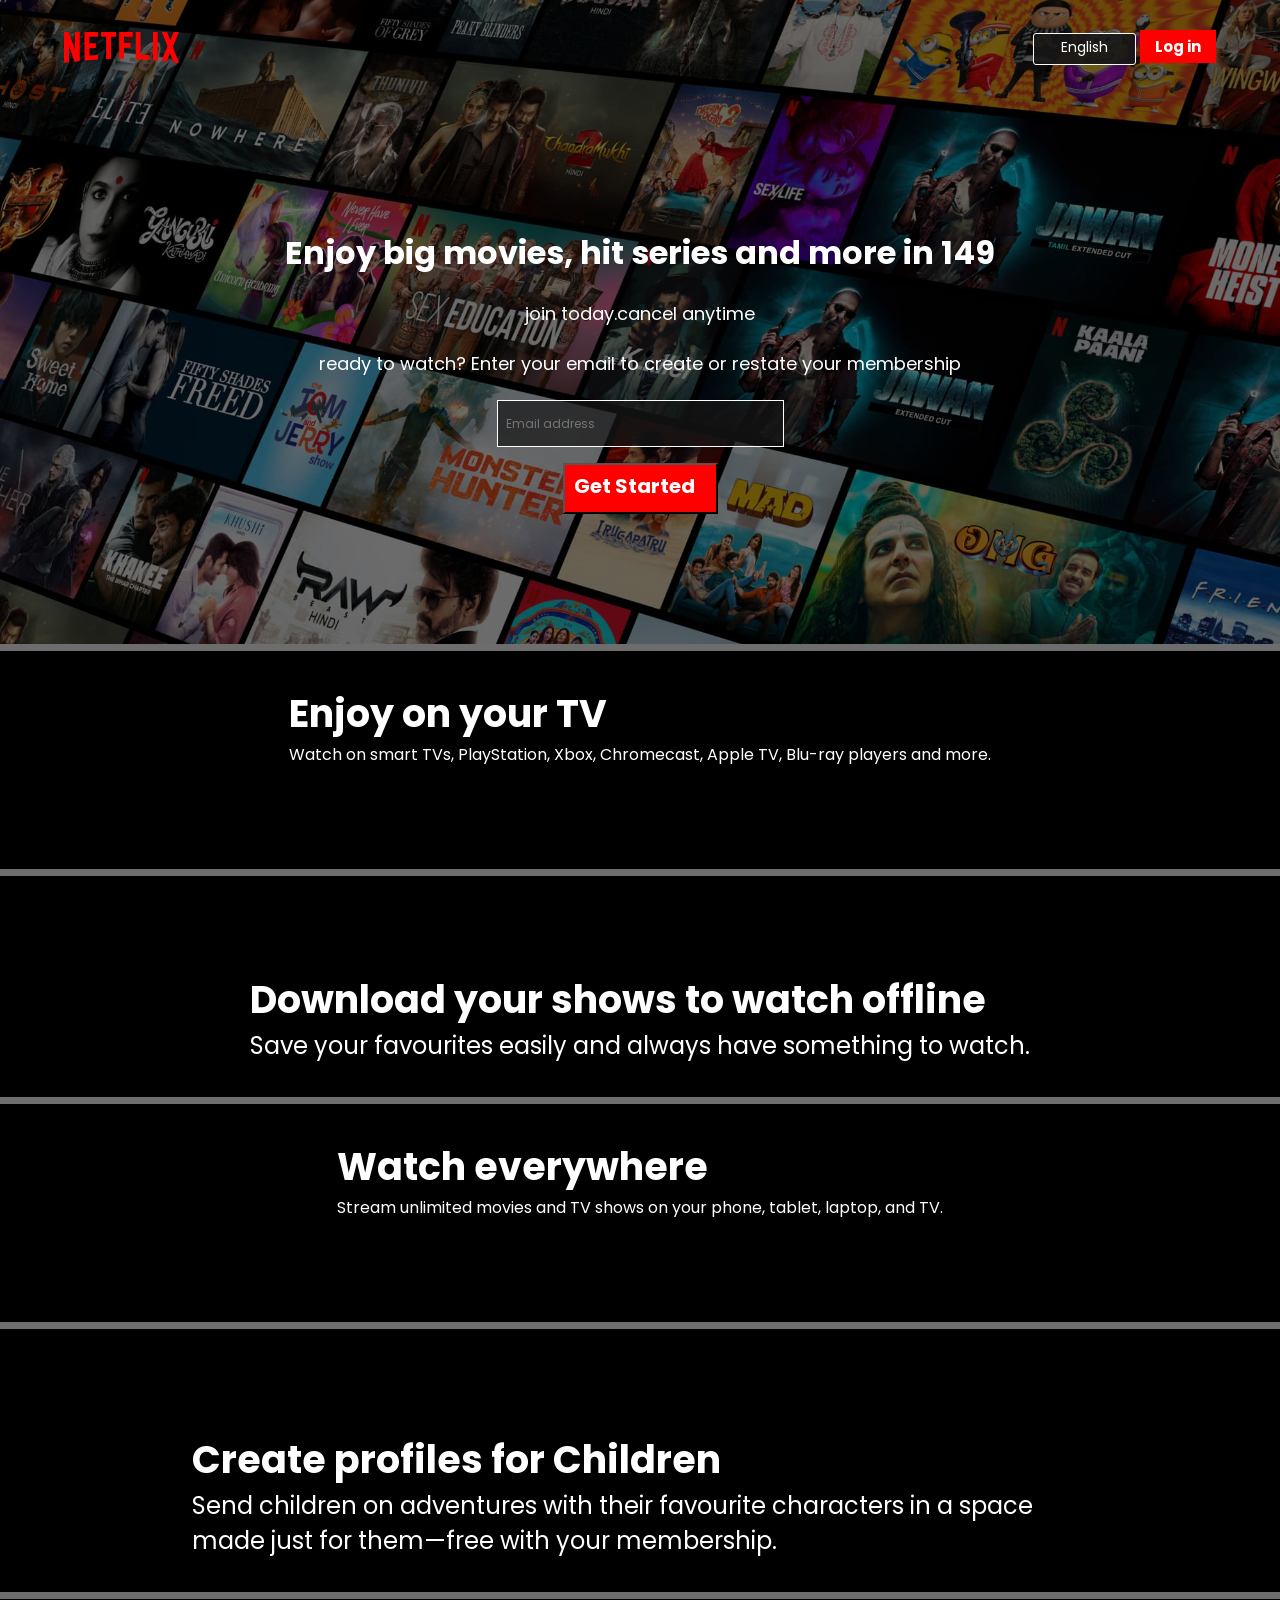
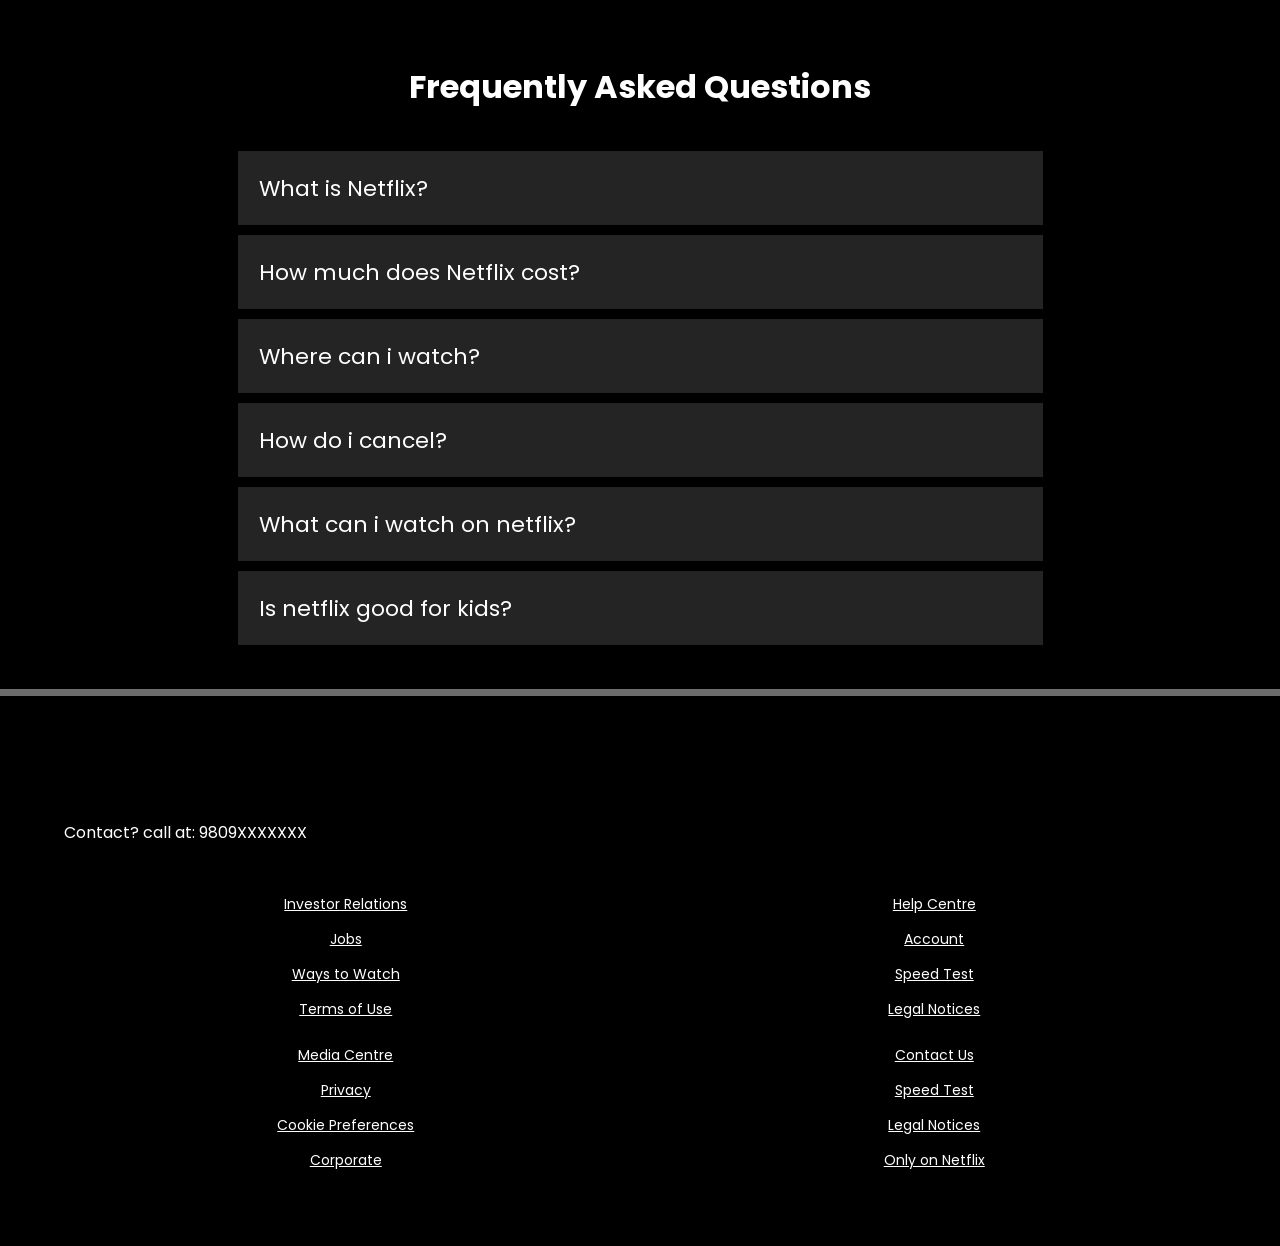
==== index.html @ 9f68b3fb "Replace netflix_demo.html with index.html; add .vscode/settings.json" ====
<!DOCTYPE html>
<html lang="en">

<head>
    <meta charset="UTF-8">
    <meta name="viewport" content="width=device-width, initial-scale=1.0">
    <title>Netflix India – Watch TV Shows Online, Watch Movies Online</title>
    <link rel="stylesheet" href="style.css">
    <link rel="stylesheet" href="https://cdnjs.cloudflare.com/ajax/libs/font-awesome/7.0.0/css/all.min.css"
        integrity="sha512-DxV+EoADOkOygM4IR9yXP8Sb2qwgidEmeqAEmDKIOfPRQZOWbXCzLC6vjbZyy0vPisbH2SyW27+ddLVCN+OMzQ=="
        crossorigin="anonymous" referrerpolicy="no-referrer" />
</head>

<body>
    <div class="main">
        <NAV>
            <img width="60" src="images/logo.svg" alt="">
            <span>
                <div class="flex">
                    <button class="btn elementeng">English</button>
                    <button class="btn redbtn">Log in</button>
                </div>
            </span>
        </NAV>
        <div class="box">
        </div>
        <div class="hero">
            <span>Enjoy big movies, hit series and more in 149</span>
            <span>join today.cancel anytime</span>
            <span>ready to watch? Enter your email to create or restate your membership</span>
            <div class="hero-buttons">
                <input class="txt" type="text" placeholder="Email address">
                <button class="btn  redbtnbox">Get Started</button>
            </div>
        </div>
    </div>
    <div class="separate">

    </div>
    <section class="first">
        <div>
            <span>Enjoy on your TV</span>
            <span>Watch on smart TVs, PlayStation, Xbox, Chromecast, Apple TV, Blu-ray players and more.</span>
        </div>

        <div class="secimg">
            <img src="https://assets.nflxext.com/ffe/siteui/acquisition/ourStory/fuji/desktop/tv.png" alt="">
            <video src="https://assets.nflxext.com/ffe/siteui/acquisition/ourStory/fuji/desktop/video-tv-in-0819.m4v"
                autoplay loop muted></video>
        </div>
    </section>
    <div class="separate">
        <section class="first second">

            <div class="secimg">
                <img src="https://assets.nflxext.com/ffe/siteui/acquisition/ourStory/fuji/desktop/mobile-0819.jpg"
                    alt="">

            </div>
            <div>
                <span>Download your shows to watch offline</span>
                <span>Save your favourites easily and always have something to watch.</span>
            </div>
        </section>
        <div class="separate"></div>
        <section class="first third">
            <div>
                <span>Watch everywhere</span>
                <span>Stream unlimited movies and TV shows on your phone, tablet, laptop, and TV.</span>
            </div>

            <div class="secimg">
                <img src="https://assets.nflxext.com/ffe/siteui/acquisition/ourStory/fuji/desktop/tv.png" alt="">
                <video
                    src="https://assets.nflxext.com/ffe/siteui/acquisition/ourStory/fuji/desktop/video-devices-in.m4v"
                    autoplay loop muted></video>
            </div>
        </section>
        <div class="separate"></div>
        <section class="first second">
            <div class="secimg">
                <img src="https://occ-0-2849-3646.1.nflxso.net/dnm/api/v6/19OhWN2dO19C9txTON9tvTFtefw/AAAABVr8nYuAg0xDpXDv0VI9HUoH7r2aGp4TKRCsKNQrMwxzTtr-NlwOHeS8bCI2oeZddmu3nMYr3j9MjYhHyjBASb1FaOGYZNYvPBCL.png?r=54d"
                    alt="">
            </div>
            <div>
                <span>Create profiles for Children</span>
                <span>Send children on adventures with their favourite characters in a space made just for them—free
                    with
                    your membership.</span>
            </div>
        </section>
        <div class="separate"></div>
        <section class="faqs">
            <h2>Frequently Asked Questions</h2>
            <div class="faqbox1 faqbox">
                What is Netflix?
                <i class="fa-solid fa-plus"></i>
            </div>
            <div class="faqbox faqbox2">
                How much does Netflix cost?
                <i class="fa-solid fa-plus"></i>
            </div>
            <div class="faqbox faqbox3">
                Where can i watch?
                <i class="fa-solid fa-plus"></i>
            </div>
            <div class="faqbox4 faqbox">
                How do i cancel?
                <i class="fa-solid fa-plus"></i>
            </div>
            <div class="faqbox5 faqbox">
                What can i watch on netflix?
                <i class="fa-solid fa-plus"></i>
            </div>
            <div class="faqbox6 faqbox">
                <div>
                    Is netflix good for kids?
                </div>
                <div>

                    <i class="fa-solid fa-plus"></i>
                </div>
            </div>
        </section>
        <div class="separate"></div>
        <footer>
            <div class="no">
                Contact? call at: 9809XXXXXXX
            </div>
            <div class="footer">
                <div class="footerdiv">
                    <a href="faq">Investor Relations</a>
                    <a href="faq">Jobs</a>
                    <a href="faq">Ways to Watch</a>
                    <a href="faq">Terms of Use</a>
                </div>
                <div class="footerdiv">
                    <a href="faq">Help Centre</a>
                    <a href="faq">Account</a>
                    <a href="faq">Speed Test</a>
                    <a href="faq">Legal Notices</a>
                </div>
                <div class="footerdiv">
                    <a href="faq">Media Centre</a>
                    <a href="faq">Privacy</a>
                    <a href="faq">Cookie Preferences</a>
                    <a href="faq">Corporate</a>
                </div>
                <div class="footerdiv">
                    <a href="faq">Contact Us</a>
                    <a href="faq">Speed Test</a>
                    <a href="faq">Legal Notices</a>
                    <a href="faq">Only on Netflix</a>
                </div>
            </div>
        </footer>
        </main>
    </div>
</body>

</html>
---- style.css ----
@import url('https://fonts.googleapis.com/css2?family=Martel+Sans:wght@600&family=Poppins:wght@300;400;700&display=swap');

* {
    padding: 0px;
    margin: 0px;
    font-family: 'Poppins', sans-serif;
}

body {
    background-color: black;
}

NAV {
    max-width: 60vw;
    justify-content: space-between;
    margin: auto;
    display: flex;
    align-items: center;
    padding: 30px;
}

.main {
    background-image: url(images/bg.jpg);
    background-position: center center;
    background-size: max(1200px,100vw);
    background-repeat: no-repeat;
    height: 644px;

}

.main .box {
    flex-wrap: wrap;
    opacity: 0.44;
    width: 100%;
    height: 644px;
    position: absolute;
    top: 0%;
    background-color: black;
}

NAV img {
    color: red;
    width: 115px;
    position: relative;
    z-index: 10;
}

div button {
    position: relative;
    z-index: 10;
}

.hero {
    height: 86%;
    display: flex;
    justify-content: center;
    flex-direction: column;
    align-items: center;
    color: white;
    position: relative;
    gap: 23px;
    padding: 0 30px
}

.hero> :nth-child(1) {
    font-weight: bolder;
    font-size: 40px
}

.hero>:nth-child(2) {
    font-size: 20px;

}

.btn {
    font-size: 14px;
    padding: 3px;
    cursor: pointer;
}

.emailbox {
    display: flex;
    padding: 25px 80px;
    width: 150px;
}

.redbtn {
    background-color: red;
    padding: 3px 8px;
    font-weight: bold;
    color: white;
}

.redbtnbox {
    /* border-top-right-radius: 15px; */
    /* border-bottom-right-radius: 15px; */
    font-weight: bold;
    background-color: red;
    padding: 6px 21px 11px 9px;
    font-size: 20px;
    color: white;

}

.txt {
    color: white;
    font-size: 12px;
    background-color: aliceblue;
    padding: 14px 45px 13px 8px;
    /* border-bottom-left-radius: 15px; */
    /* border-top-left-radius: 15px; */
    border: none;
    background-color: rgba(23, 23, 23, 0.7);
    border: 1px solid white;
}

.redbtn {
    padding: 5px 15px 5px 15px;
    border: none;
    font-size: 15px;
}

.elementeng {
    font-size: 14px;
    padding: 3px 27px 6px 27px;
    color: white;
    background: rgba(23, 23, 23, 0.9);
    border: 0.1px solid white;
    border-radius: 3px;
}

.separate {
    height: 7px;
    background-color: rgb(110, 109, 109);
    position: relative;
    z-index: 20;
}

.first {
    display: flex;
    max-width: 70vw;
    justify-content: center;
    color: white;
    margin: auto;
    justify-content: center;
    align-items: center;
}

.secimg {
    position: relative;
    
}

.secimg img {
    position: relative;
    z-index: 10;
    width: 545px;
}

.secimg video {
    position: absolute;
    top: 20%;
    /* adjust to fit TV screen */
    left: 13%;
    /* adjust to fit TV screen */
    width: 73%;
    /* scale to match the TV screen area */
    z-index: 5;
    /* keep behind the TV image (image has z-index: 10) */
}

section.first>div {
    display: flex;
    flex-direction: column;
    padding: 34px 0px;
    flex-wrap: wrap;
}

section.first>div :nth-child(1) {
    flex-wrap: wrap;
    font-size: 38px;
    font-weight: bolder;
}

section.first>div:nth-child(2) {
    flex-wrap: wrap;
    font-size: 24px;
}

.third .secimg video {
    position: absolute;
    z-index: 5;
    width: 85%;
}

.faqs {
    background-color: black;
    padding: 34px;
    color: white;
}

h2 {
    padding: 30px;
    text-align: center;
    font-size: 40px;
}

.faqbox {
    transition: all 1s ease-out;
    margin: 10px auto;
    display: flex;
    justify-content: space-between;
    max-width: 60vw;
    font-size: 22px;
    color: white;
    padding: 21px 16px 20px 21px;
    background-color: rgba(171, 170, 170, 0.212);
}

.faqbox:hover {
    background-color: rgba(219, 214, 214, 0.071);
}



footer {
    color: white;
    max-width: 60vw;
    margin: auto;
    padding: 60px;

}

.no {
    padding: 34px 0px;

}

.footer {
    display: grid;
    grid-template-columns: 1fr 1fr 1fr 1fr;
    color: white;
}

.footerdiv {

    display: flex;
    flex-direction: column;
    gap: 14px;

}

a {
    font-size: 14px;
    color: white;
}

@media screen and (max-width: 1300px) {

    nav{
        max-width: 90vw;
    }

    .first {
        flex-wrap: wrap;
    }

    .secImg img {
        width: 305px;
    }

    .secImg video {
        width: 305px;
    }

    .hero> :nth-child(1) {
        font-size: 32px;
    }

    .hero> :nth-child(2) {
        font-size: 18px;
    }

    .hero> :nth-child(3) {
        font-size: 18px;
    }

    .hero-buttons {
        display: flex;
        flex-direction: column;
        align-items: center;
        justify-content: center;
        gap: 16px;
    }

h2 {
        text-align: center;
        font-size: 32px;
    }

    footer {
        display: flex;
        max-width: 90vw;
        padding: 75px 0;
        flex-direction: column;

    }

    .footerdiv{
        align-items: center;
    }
    .no{
        padding: 49px 0px;
    }
 

}



@media screen and (max-width: 1300px) {

    .footer {
        display: grid;
        grid-template-columns: 1fr 1fr;
        gap: 25px;
    }
}
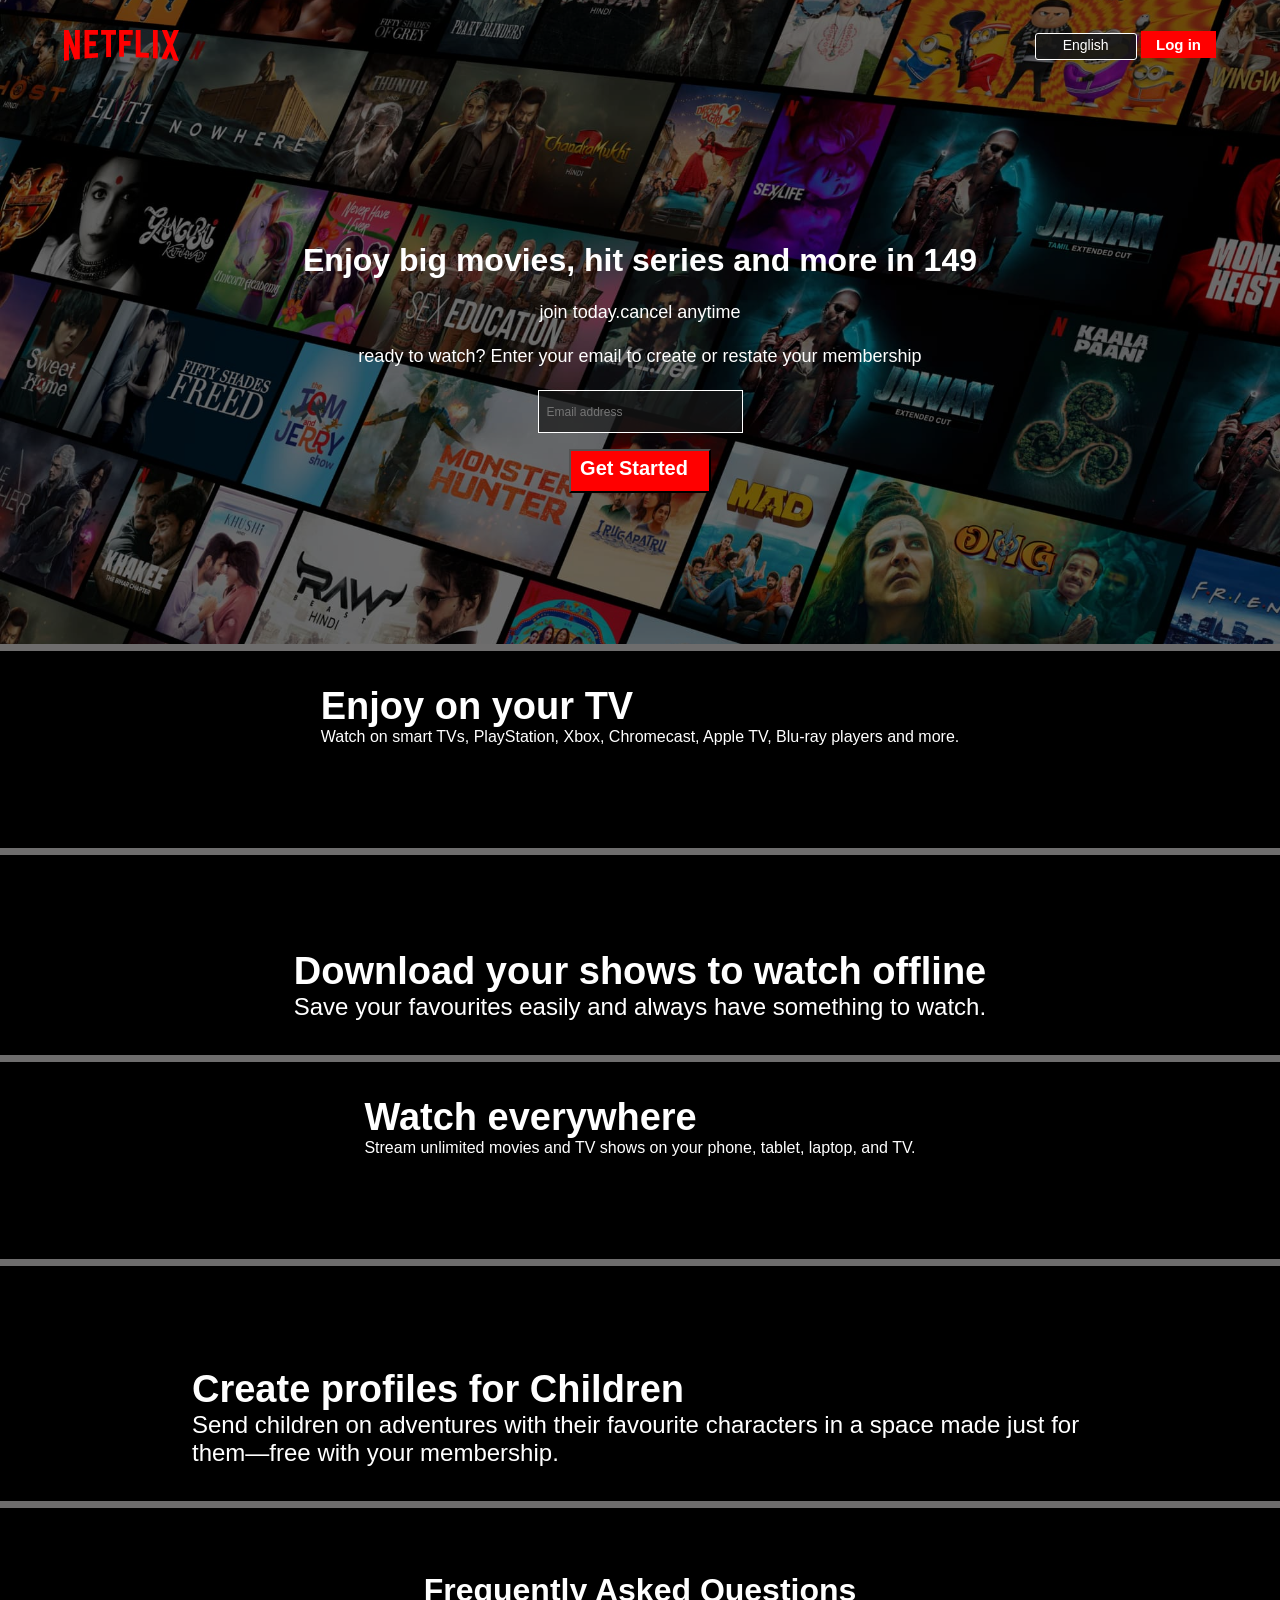
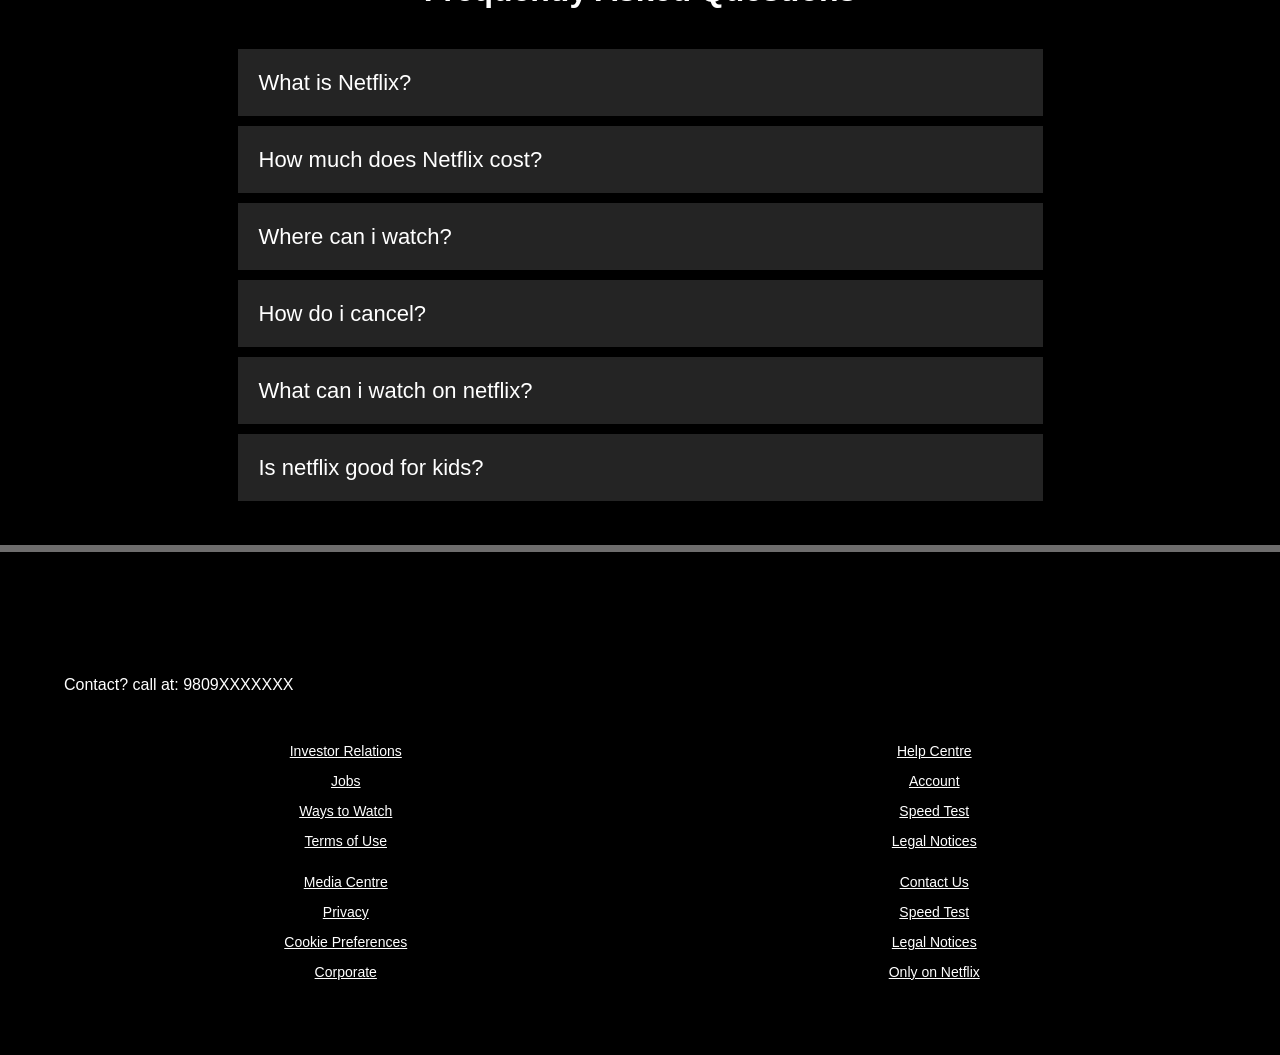
==== commit 84b0c0df: "Add security headers and fix HTML structure in index.html Co-authored-by: AMITJHA-hub <183076368+AMI" ====
--- a/index.html
+++ b/index.html
@@ -4,6 +4,12 @@
 <head>
     <meta charset="UTF-8">
     <meta name="viewport" content="width=device-width, initial-scale=1.0">
+    <!-- Security Headers -->
+    <meta http-equiv="X-Content-Type-Options" content="nosniff">
+    <meta http-equiv="X-Frame-Options" content="DENY">
+    <meta http-equiv="X-XSS-Protection" content="1; mode=block">
+    <meta http-equiv="Referrer-Policy" content="no-referrer-when-downgrade">
+    <meta http-equiv="Content-Security-Policy" content="default-src 'self'; script-src 'self' 'unsafe-inline'; style-src 'self' 'unsafe-inline' https://cdnjs.cloudflare.com; img-src 'self' https: data:; font-src 'self' https://cdnjs.cloudflare.com; media-src 'self' https://assets.nflxext.com;">
     <title>Netflix India – Watch TV Shows Online, Watch Movies Online</title>
     <link rel="stylesheet" href="style.css">
     <link rel="stylesheet" href="https://cdnjs.cloudflare.com/ajax/libs/font-awesome/7.0.0/css/all.min.css"
@@ -12,6 +18,11 @@
 </head>
 
 <body>
+    <!-- 
+    Security Recommendations for Future:
+    1. Host external videos and images locally instead of loading from Netflix CDN (https://assets.nflxext.com)
+    2. Enable HTTPS enforcement in GitHub Pages settings (Repository Settings > Pages > Enforce HTTPS)
+    -->
     <div class="main">
         <NAV>
             <img width="60" src="images/logo.svg" alt="">
@@ -154,7 +165,6 @@
                 </div>
             </div>
         </footer>
-        </main>
     </div>
 </body>
 
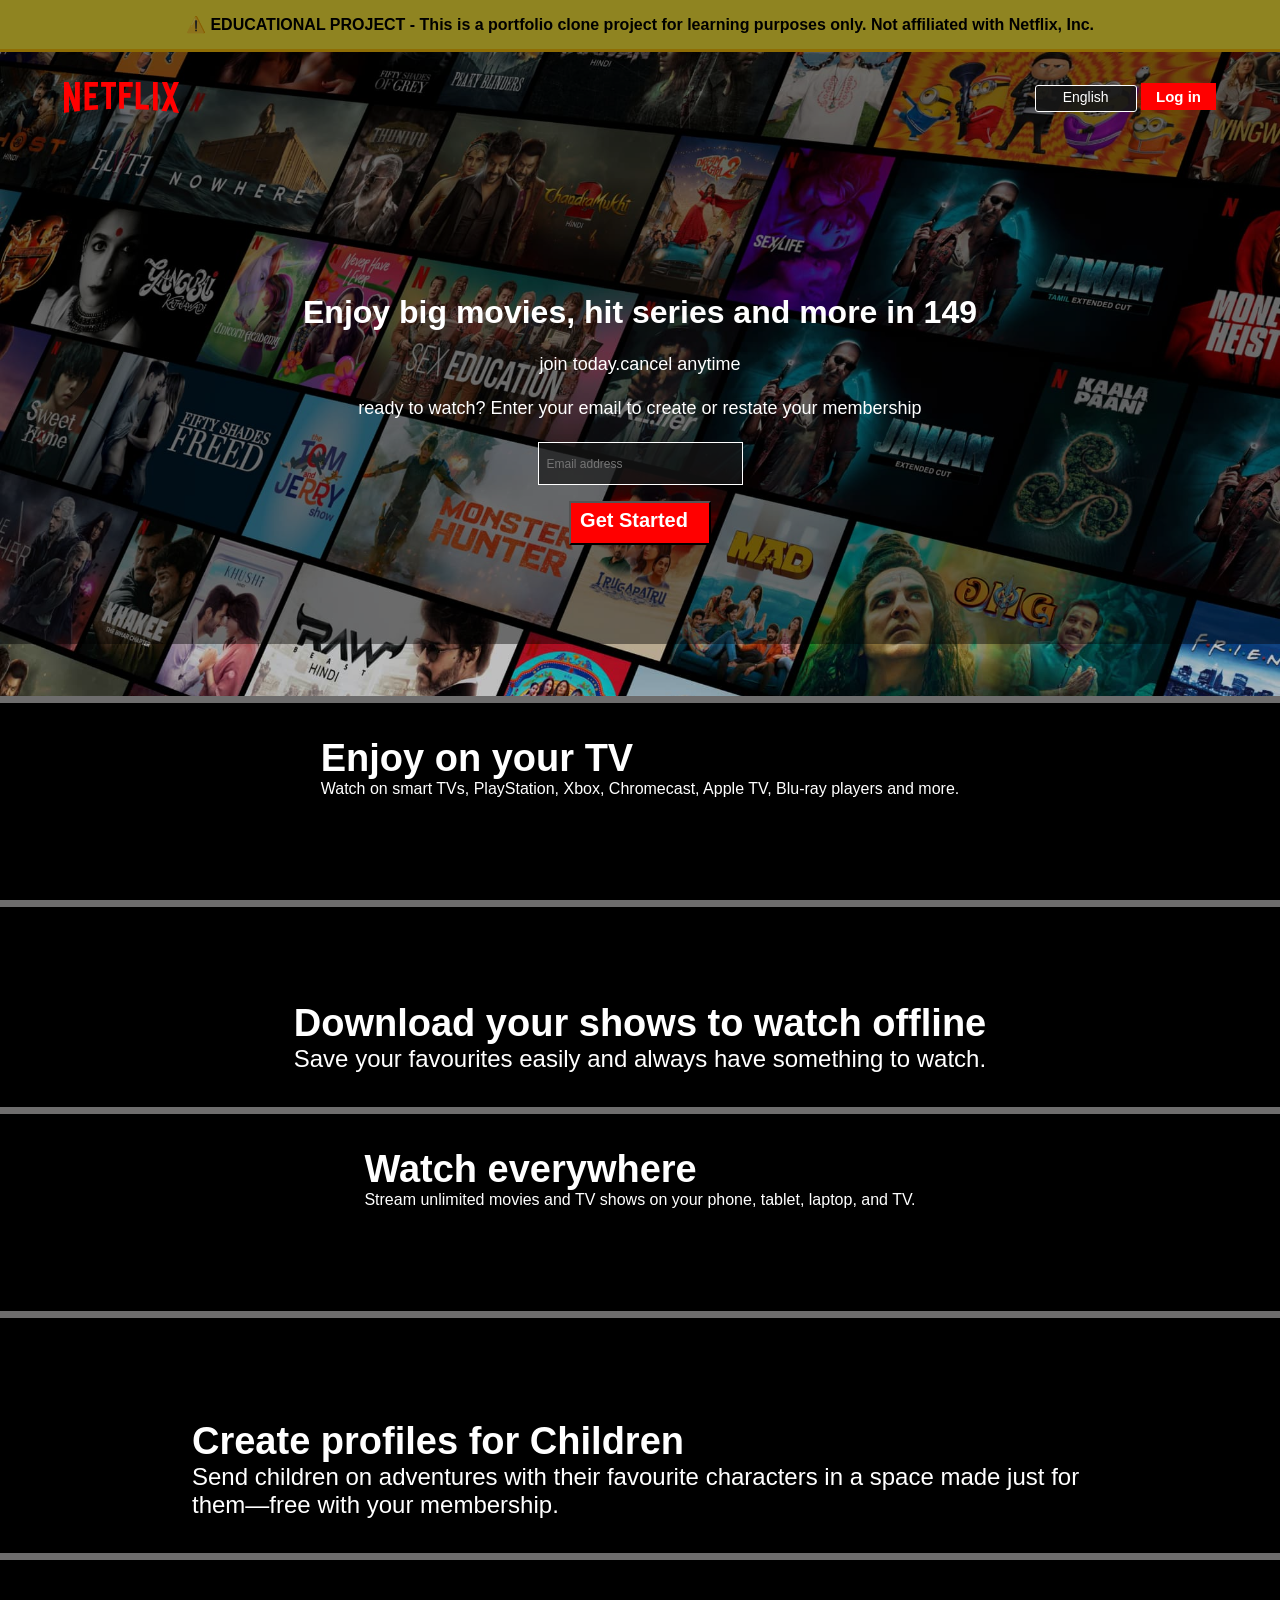
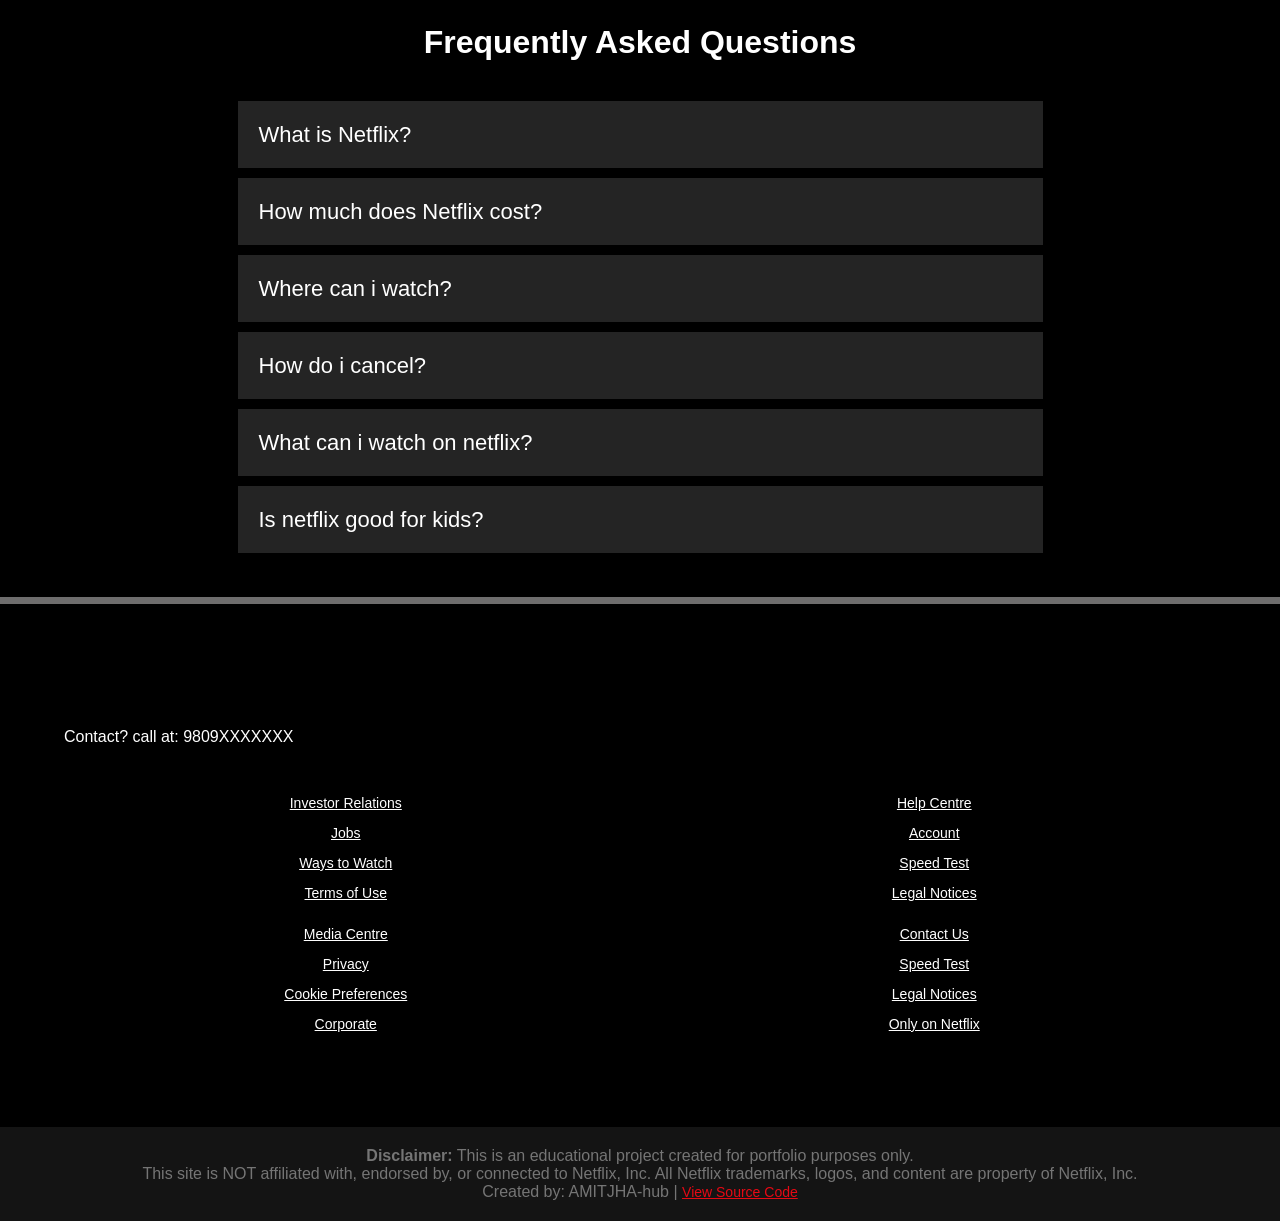
==== commit 1652f1d8: "Add disclaimer banner, security meta tags, and educational project notices Co-authored-by: AMITJHA-h" ====
--- a/index.html
+++ b/index.html
@@ -4,13 +4,14 @@
 <head>
     <meta charset="UTF-8">
     <meta name="viewport" content="width=device-width, initial-scale=1.0">
-    <!-- Security Headers -->
+    <title>Netflix Clone - Portfolio Project by AMITJHA</title>
+    <meta name="description" content="A Netflix clone built for educational purposes as a portfolio project. Not affiliated with Netflix, Inc.">
+    <meta name="robots" content="noindex, nofollow">
     <meta http-equiv="X-Content-Type-Options" content="nosniff">
     <meta http-equiv="X-Frame-Options" content="DENY">
     <meta http-equiv="X-XSS-Protection" content="1; mode=block">
-    <meta http-equiv="Referrer-Policy" content="no-referrer-when-downgrade">
-    <meta http-equiv="Content-Security-Policy" content="default-src 'self'; script-src 'self' 'unsafe-inline'; style-src 'self' 'unsafe-inline' https://cdnjs.cloudflare.com; img-src 'self' https: data:; font-src 'self' https://cdnjs.cloudflare.com; media-src 'self' https://assets.nflxext.com;">
-    <title>Netflix India – Watch TV Shows Online, Watch Movies Online</title>
+    <meta name="referrer" content="no-referrer">
+    <meta http-equiv="Content-Security-Policy" content="default-src 'self' https://cdnjs.cloudflare.com https://assets.nflxext.com https://occ-0-2849-3646.1.nflxso.net; script-src 'self' 'unsafe-inline'; style-src 'self' 'unsafe-inline' https://cdnjs.cloudflare.com; img-src 'self' https: data:; media-src 'self' https://assets.nflxext.com; font-src 'self' https://cdnjs.cloudflare.com data:;">
     <link rel="stylesheet" href="style.css">
     <link rel="stylesheet" href="https://cdnjs.cloudflare.com/ajax/libs/font-awesome/7.0.0/css/all.min.css"
         integrity="sha512-DxV+EoADOkOygM4IR9yXP8Sb2qwgidEmeqAEmDKIOfPRQZOWbXCzLC6vjbZyy0vPisbH2SyW27+ddLVCN+OMzQ=="
@@ -18,11 +19,10 @@
 </head>
 
 <body>
-    <!-- 
-    Security Recommendations for Future:
-    1. Host external videos and images locally instead of loading from Netflix CDN (https://assets.nflxext.com)
-    2. Enable HTTPS enforcement in GitHub Pages settings (Repository Settings > Pages > Enforce HTTPS)
-    -->
+    <!-- Disclaimer Banner -->
+    <div style="background-color: #ffeb3b; color: #000; padding: 15px; text-align: center; font-weight: bold; border-bottom: 3px solid #ffc107;">
+        ⚠️ EDUCATIONAL PROJECT - This is a portfolio clone project for learning purposes only. Not affiliated with Netflix, Inc.
+    </div>
     <div class="main">
         <NAV>
             <img width="60" src="images/logo.svg" alt="">
@@ -165,6 +165,12 @@
                 </div>
             </div>
         </footer>
+        <div style="text-align: center; padding: 20px; background-color: #141414; color: #757575; margin-top: 20px;">
+            <p><strong>Disclaimer:</strong> This is an educational project created for portfolio purposes only.</p>
+            <p>This site is NOT affiliated with, endorsed by, or connected to Netflix, Inc. All Netflix trademarks, logos, and content are property of Netflix, Inc.</p>
+            <p>Created by: AMITJHA-hub | <a href="https://github.com/AMITJHA-hub/NETFLIX_CLONE" style="color: #e50914;">View Source Code</a></p>
+        </div>
+        </main>
     </div>
 </body>
 
